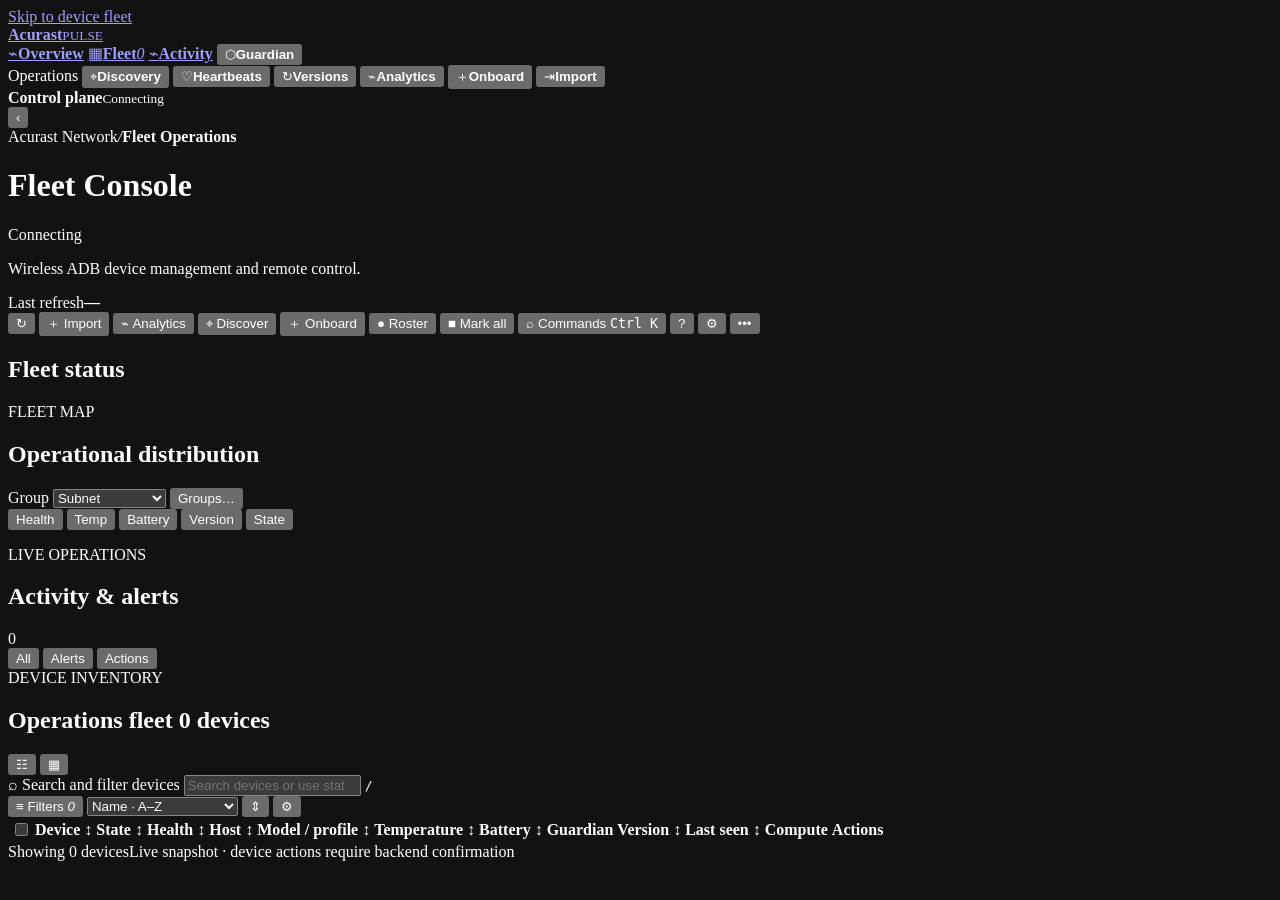
==== static/index.html @ 5b4b3191 "Load Simplified Chinese UI translation layer" ====
<!doctype html>
<html lang="en">
<head>
  <meta charset="utf-8">
  <meta name="viewport" content="width=device-width, initial-scale=1">
  <meta name="color-scheme" content="dark">
  <title>AcurastPulse · Fleet Console</title>
  <link rel="stylesheet" href="/fleet-console.css">
</head>
<body>
  <a class="skip-link" href="#device-region">Skip to device fleet</a>

  <div class="app-shell">
    <aside class="sidebar" aria-label="Application navigation">
      <a class="brand" href="#top" aria-label="AcurastPulse home">
        <span class="brand-mark" aria-hidden="true"><i></i><i></i><i></i></span>
        <span class="brand-copy"><strong>Acurast</strong><small>PULSE</small></span>
      </a>

      <nav class="primary-nav">
        <a href="#overview" aria-label="Overview"><span aria-hidden="true">⌁</span><b>Overview</b></a>
        <a class="active" href="#device-region" aria-current="page" aria-label="Fleet"><span aria-hidden="true">▦</span><b>Fleet</b><em id="navFleetCount">0</em></a>
        <a href="#activity" aria-label="Activity"><span aria-hidden="true">⌁</span><b>Activity</b></a>
        <button type="button" data-open-panel="guardian" aria-label="Guardian"><span aria-hidden="true">⬡</span><b>Guardian</b></button>
      </nav>

      <div class="sidebar-section">
        <span>Operations</span>
        <button type="button" data-action="discover" aria-label="Discovery"><span aria-hidden="true">⌖</span><b>Discovery</b></button>
        <button type="button" data-action="scan-heartbeats" aria-label="Scan heartbeats"><span aria-hidden="true">&#9825;</span><b>Heartbeats</b></button>
        <button type="button" data-action="scan-versions" aria-label="Versions"><span aria-hidden="true">↻</span><b>Versions</b></button>
        <button type="button" data-action="open-analytics" aria-label="Analytics"><span aria-hidden="true">⌁</span><b>Analytics</b></button>
        <button type="button" data-action="open-onboard" aria-label="Onboard"><span aria-hidden="true">＋</span><b>Onboard</b></button>
        <button type="button" data-open-dialog="importDlg" aria-label="Import"><span aria-hidden="true">⇥</span><b>Import</b></button>
      </div>

      <div class="sidebar-foot">
        <div class="sidebar-health"><span class="live-dot"></span><div><b>Control plane</b><small id="sideConnection">Connecting</small></div></div>
        <button class="sidebar-collapse" type="button" data-action="toggle-sidebar" aria-label="Collapse sidebar">‹</button>
      </div>
    </aside>

    <main id="top" class="workspace">
      <header class="fleet-header">
        <div class="header-copy">
          <div class="breadcrumbs"><span>Acurast Network</span><i>/</i><strong>Fleet Operations</strong></div>
          <div class="title-line"><h1>Fleet Console</h1><span id="connectionPill" class="connection-pill"><i></i>Connecting</span></div>
          <p>Wireless ADB device management and remote control.</p>
        </div>
        <div class="header-actions">
          <div class="refresh-meta"><span>Last refresh</span><strong id="lastRefresh">—</strong></div>
          <button class="icon-button" type="button" data-action="refresh" aria-label="Refresh fleet" title="Refresh fleet">↻</button>
          <button class="button" type="button" data-open-dialog="importDlg"><span aria-hidden="true">＋</span> Import</button>
          <button class="button" type="button" data-action="open-analytics"><span aria-hidden="true">⌁</span> Analytics</button>
          <button class="button primary" type="button" data-action="discover"><span aria-hidden="true">⌖</span> Discover</button>
          <button class="button primary mobile-only" type="button" data-action="open-onboard"><span aria-hidden="true">＋</span> Onboard</button>
          <button class="button" type="button" data-action="open-roster"><span aria-hidden="true">●</span> Roster</button>
          <button class="button" type="button" data-action="mark-quiet-online" title="Green screen on every reachable phone for 15 min, silent. Whatever stays dark is not on the console."><span aria-hidden="true">■</span> Mark all</button>
          <button class="button command-button" type="button" data-action="open-palette" aria-label="Open command palette" title="Search devices and run fleet commands"><span aria-hidden="true">⌕</span> Commands <kbd id="paletteHint">Ctrl K</kbd></button>
          <button class="icon-button" type="button" data-action="open-shortcuts" aria-label="Keyboard shortcuts" title="Keyboard shortcuts">?</button>
          <button class="icon-button" type="button" data-action="open-options" aria-label="Console options" title="Console options — what to show, refresh rate, density">⚙</button>
          <button class="icon-button" type="button" data-action="toggle-settings" aria-label="Fleet settings" title="Fleet settings">•••</button>
          <div class="settings-popover" id="settingsPopover" hidden>
            <label for="token">Fleet access token</label>
            <input id="token" type="password" autocomplete="off" placeholder="Required for actions">
            <label class="toggle-row"><input id="autoRefresh" type="checkbox" checked> <span>Auto-refresh every 4 seconds</span></label>
            <label class="toggle-row"><input id="reduceMotion" type="checkbox"> <span>Reduce interface motion</span></label>
          </div>
        </div>
      </header>

      <div id="connectionBanner" class="connection-banner" role="alert" hidden>
        <span>Connection to the fleet control plane was lost.</span>
        <button type="button" data-action="refresh">Retry now</button>
      </div>

      <section id="overview" class="section kpi-section" aria-labelledby="kpiHeading">
        <div class="section-heading visually-hidden"><h2 id="kpiHeading">Fleet status</h2></div>
        <div id="kpiGrid" class="kpi-grid" aria-live="polite"></div>
        <div id="kpiNominal" class="kpi-nominal" hidden></div>
      </section>

      <section id="updatePanel" class="section panel update-panel" aria-labelledby="updateHeading" hidden>
        <div class="update-identity"><span class="update-glyph">⇧</span><div><span class="eyebrow">LITE OTA</span><h2 id="updateHeading">Processor update</h2><p id="updateReleaseMeta">Checking release state…</p></div></div>
        <div id="updateStats" class="update-stats"></div>
        <div class="update-actions"><button class="button" type="button" data-action="update-check">Check now</button><button class="button primary" type="button" data-action="update-selected">Update selected</button><button class="button primary" type="button" data-action="update-outdated">Update all outdated</button></div>
      </section>

      <section class="section overview-layout" aria-label="Fleet overview">
        <article class="panel overview-panel">
          <div class="panel-header">
            <div><span class="eyebrow">FLEET MAP</span><h2>Operational distribution</h2></div>
            <label class="map-groupby">Group
              <select id="mapGroupBy" title="How cells are arranged. Position is stable within a group, so a device keeps its place between refreshes.">
                <option value="subnet">Subnet</option>
                <option value="model">Phone model</option>
                <option value="alias">Alias</option>
                <option value="custom">Custom groups</option>
                <option value="none">None</option>
              </select>
            </label>
            <button class="button map-groups-btn" type="button" data-action="open-map-groups" title="Assign selected devices to a named group">Groups…</button>
            <div class="segmented" id="heatmapModes" role="tablist" aria-label="Heatmap metric">
              <button class="active" type="button" role="tab" aria-selected="true" aria-controls="heatmap" tabindex="0" data-heatmap-mode="health">Health</button>
              <button type="button" role="tab" aria-selected="false" aria-controls="heatmap" tabindex="-1" data-heatmap-mode="temperature">Temp</button>
              <button type="button" role="tab" aria-selected="false" aria-controls="heatmap" tabindex="-1" data-heatmap-mode="battery">Battery</button>
              <button type="button" role="tab" aria-selected="false" aria-controls="heatmap" tabindex="-1" data-heatmap-mode="version">Version</button>
              <button type="button" role="tab" aria-selected="false" aria-controls="heatmap" tabindex="-1" data-heatmap-mode="state">State</button>
            </div>
          </div>
          <div class="overview-stats" id="overviewStats"></div>
          <div id="heatmap" class="heatmap" role="list" aria-label="Fleet device heatmap"></div>
          <div id="heatmapLegend" class="heatmap-legend"></div>
          <p id="heatmapNote" class="panel-note"></p>
        </article>

        <aside id="activity" class="panel activity-panel" aria-labelledby="activityHeading">
          <div class="panel-header">
            <div><span class="eyebrow">LIVE OPERATIONS</span><h2 id="activityHeading">Activity & alerts</h2></div>
            <span id="activityCount" class="count-badge">0</span>
          </div>
          <div class="activity-tabs" role="tablist" aria-label="Activity filter">
            <button class="active" type="button" data-activity-filter="all" role="tab" aria-selected="true" aria-controls="activityFeed" tabindex="0">All</button>
            <button type="button" data-activity-filter="alert" role="tab" aria-selected="false" aria-controls="activityFeed" tabindex="-1">Alerts</button>
            <button type="button" data-activity-filter="action" role="tab" aria-selected="false" aria-controls="activityFeed" tabindex="-1">Actions</button>
          </div>
          <div id="activityFeed" class="activity-feed" role="tabpanel" aria-live="polite"></div>
        </aside>
      </section>

      <section id="guardianPanel" class="section panel guardian-panel" aria-labelledby="guardianHeading" hidden>
        <div class="panel-header guardian-title">
          <div><span class="eyebrow">GUARDIAN WORKFLOW</span><h2 id="guardianHeading">Release and installation management</h2></div>
          <button class="icon-button" type="button" data-close-panel="guardian" aria-label="Close Guardian panel">×</button>
        </div>
        <div class="workflow-grid four-steps">
          <div class="workflow-step"><span class="step-number">01</span><div><h3>Select release</h3><p>Choose a signed Guardian build from the configured repository.</p><select id="guardianRelease"><option value="latest">latest (newest)</option></select><button class="button" type="button" data-action="guardian-releases">Refresh releases</button><a class="button" id="apkDownload" href="/guardian.apk" download title="Download the signed, SHA-256 + cert-verified APK for the selected release — for hand-testing on phones outside this console">⬇ Download APK</a></div></div>
          <div class="workflow-step"><span class="step-number">02</span><div><h3>Scan fleet</h3><p>Read installed Guardian versions from every online device.</p><button class="button" type="button" data-action="guardian-scan">Scan Guardian</button></div></div>
          <div class="workflow-step"><span class="step-number">03</span><div><h3>Deploy safely</h3><p>Install the verified APK in backend-controlled waves.</p><div class="button-row"><button class="button primary" type="button" data-action="guardian-install-selected">Install selected</button><button class="button" type="button" data-action="guardian-install-online">Install all online</button></div></div></div>
          <div class="workflow-step"><span class="step-number">04</span><div><h3>Grant and arm</h3><p>Apply permissions, WD recovery, and fleet-mode protection.</p><div class="button-row"><button class="button primary" type="button" data-action="provision-selected">Provision selected</button><button class="button" type="button" data-action="provision-online">Provision all online</button></div></div></div>
        </div>
        <div id="guardianProgress" class="job-progress"></div>
        <div class="guardian-utilities"><div><span class="eyebrow">FLEET UTILITIES</span><p>Onboard phones, manage reversible debloat, inspect readiness drift, or enable the legacy Keep-Lite fallback.</p></div><div class="button-row"><button class="button" type="button" data-action="open-onboard">＋ Onboard phone</button><button class="button" type="button" data-action="open-debloat">⌁ Debloat</button><button class="button" type="button" data-action="show-readiness">Readiness details</button><button id="keepLiteButton" class="button" type="button" aria-pressed="false" data-action="toggle-keep-lite">Keep Lite · off</button><button id="screensaverButton" class="button" type="button" data-action="toggle-screensaver" title="Black screen with a bouncing green dot while Lite is foreground. Locate still works on top.">Screensaver · off</button><button class="button" type="button" data-action="mark-quiet-online">■ Mark all (quiet)</button><button class="button" type="button" data-action="mark-quiet-stop">□ Clear marks</button><button class="button" type="button" data-action="reset-fg-fleet">↺ Reset FG losses</button></div></div>
      </section>

      <section id="device-region" class="section devices-section" aria-labelledby="devicesHeading">
        <div class="devices-title-row">
          <div><span class="eyebrow">DEVICE INVENTORY</span><h2 id="devicesHeading">Operations fleet <span id="visibleCount">0 devices</span></h2></div>
          <div class="view-switcher" role="group" aria-label="Device view">
            <button type="button" class="active" data-view="table" aria-pressed="true" aria-label="Table view" title="Table view">☷</button>
            <button type="button" data-view="grid" aria-pressed="false" aria-label="Compact card view" title="Compact card view">▦</button>
          </div>
        </div>

        <div class="device-toolbar">
          <div class="search-wrap">
            <span aria-hidden="true">⌕</span>
            <label class="visually-hidden" for="fleetSearch">Search and filter devices</label>
            <input id="fleetSearch" type="search" placeholder="Search devices or use status:offline, temp:>45, battery:<30…" autocomplete="off">
            <kbd>/</kbd>
          </div>
          <button class="button filter-button" type="button" data-action="toggle-filter-builder"><span aria-hidden="true">≡</span> Filters <em id="filterCount">0</em></button>
          <select id="sortSelect" class="sort-select" aria-label="Sort devices">
            <option value="identity:asc">Name · A–Z</option>
            <option value="health:asc">Health · lowest</option>
            <option value="status:asc">Status</option>
            <option value="temp:desc">Temperature · highest</option>
            <option value="battery:asc">Battery · lowest</option>
            <option value="lastSeen:desc">Last seen · newest</option>
          </select>
          <button class="icon-button" type="button" data-action="toggle-density" aria-pressed="false" aria-label="Toggle row density" title="Compact rows">⇕</button>
          <button class="icon-button" type="button" data-action="columns" aria-label="Column visibility" title="Column visibility">⚙</button>
        </div>

        <div id="filterBuilder" class="filter-builder" hidden>
          <span>Quick filters</span>
          <button type="button" data-query="status:online">Online</button>
          <button type="button" data-query="status:offline">Offline</button>
          <button type="button" data-query="outdated:true">Outdated</button>
          <button type="button" data-query="temp:>42">Hot devices</button>
          <button type="button" data-query="battery:<30">Low battery</button>
          <button type="button" data-query="armed:false">Not armed</button>
          <button type="button" data-query="idle:true">Idle hub</button>
          <button type="button" data-query="anr:&gt;0">ANRs</button>
          <button type="button" data-query="protection:false">Not armed</button>
          <span class="filter-divider" aria-hidden="true"></span>
          <span>Saved</span>
          <span id="savedPresets" class="saved-presets"></span>
          <button type="button" class="preset-save" data-action="save-preset" title="Save the current search as a reusable filter">＋ Save current</button>
        </div>
        <div id="filterChips" class="filter-chips" aria-live="polite"></div>

        <div id="tableView" class="table-shell">
          <table class="device-table">
            <thead><tr>
              <th class="select-col"><input id="selectVisible" type="checkbox" aria-label="Select visible devices"></th>
              <th class="identity-col" data-sort="identity" title="Device alias and IP. Click a row to open its full detail drawer.">Device <span>↕</span></th>
              <th data-sort="status" title="ADB transport state as this console sees it -- online means reachable, not necessarily earning.">State <span>↕</span></th>
              <th data-sort="health" title="Composite 0-100 score from state, temperature, battery, arming and version. Hover a score for the breakdown.">Health <span>↕</span></th>
              <th data-sort="ip" title="The phone's IP on the farm LAN.">Host <span>↕</span></th>
              <th data-sort="model" title="Model name and whether the Processor runs in an Android work profile.">Model / profile <span>↕</span></th>
              <th data-sort="temp" title="Reported CPU/battery temperature. Sustained highs throttle compute.">Temperature <span>↕</span></th>
              <th data-sort="battery" title="Charge level. These phones sit on AC, so anything low while charging is a hardware issue.">Battery <span>↕</span></th>
              <th title="Guardian's reported state and whether it is armed.">Guardian</th>
              <th data-sort="version" title="Installed Processor (Lite) build, with when that version was last scanned.">Version <span>↕</span></th>
              <th data-sort="lastSeen" title="When this console last had contact with the device.">Last seen <span>↕</span></th>
              <th title="Whether the node is computing, plus exception badges: idle hub, ANRs, foreground state and Pulse health.">Compute</th>
              <th class="actions-col">Actions</th>
            </tr></thead>
            <tbody id="deviceTableBody"></tbody>
          </table>
        </div>
        <div id="cardView" class="device-card-grid" hidden></div>
        <div id="emptyState" class="empty-state" hidden></div>
        <div class="list-footer"><span id="listSummary">Showing 0 devices</span><span>Live snapshot · device actions require backend confirmation</span></div>
      </section>
    </main>
  </div>

  <div id="bulkDock" class="bulk-dock" hidden>
    <div class="bulk-count"><strong id="selectedCount">0</strong><span>selected</span></div>
    <div class="bulk-divider"></div>
    <button type="button" data-bulk-action="wake"><span>◉</span>Wake<small></small></button>
    <button type="button" data-bulk-action="screenshot"><span>▣</span>Screenshot<small></small></button>
    <button type="button" data-bulk-action="logcat"><span>≡</span>Logcat<small></small></button>
    <button type="button" data-bulk-action="open_acurast"><span>↗</span>Open<small></small></button>
    <button type="button" data-bulk-action="shell"><span>&gt;_</span>Shell<small></small></button>
    <button type="button" data-bulk-action="provision"><span>⬡</span>Provision<small></small></button>
    <button type="button" data-bulk-action="update"><span>⇧</span>Update<small></small></button>
    <button class="destructive" type="button" data-bulk-action="reboot"><span>↻</span>Reboot<small></small></button>
    <button class="clear-selection" type="button" data-action="clear-selection">Clear</button>
  </div>

  <div id="drawerScrim" class="drawer-scrim" hidden></div>
  <aside id="deviceDrawer" class="device-drawer" aria-labelledby="drawerTitle" aria-hidden="true">
    <div id="drawerContent"></div>
  </aside>

  <div id="toastRegion" class="toast-region" aria-live="polite" aria-atomic="true"></div>

  <dialog id="confirmDlg" class="confirm-dialog">
    <form method="dialog">
      <div class="dialog-icon" id="confirmIcon">!</div>
      <h2 id="confirmTitle">Confirm action</h2>
      <p id="confirmBody"></p>
      <div id="confirmPhraseWrap" hidden><label for="confirmPhrase">Type <strong id="confirmPhraseLabel"></strong> to confirm</label><input id="confirmPhrase" type="text" autocomplete="off"></div>
      <div class="dialog-actions"><button class="button" value="cancel">Cancel</button><button id="confirmGo" class="button danger" value="default">Confirm</button></div>
    </form>
  </dialog>

  <dialog id="importDlg" class="wide-dialog">
    <form method="dialog" id="importForm">
      <div class="dialog-heading"><div><span class="eyebrow">FLEET ONBOARDING</span><h2>Import devices</h2></div><button class="icon-button" value="cancel" aria-label="Close">×</button></div>
      <p>Paste one device per line as <code>label,ip</code>, <code>label,ip:port</code>, or a bare IP. Missing ports default to <code>:5555</code>.</p>
      <textarea id="importCsv" rows="9" placeholder="phone-01,192.168.1.101&#10;phone-02,192.168.1.102:5555"></textarea>
      <label class="toggle-row"><input id="importReplace" type="checkbox"> <span>Replace the existing configured list</span></label>
      <div class="dialog-actions"><button class="button" value="cancel">Cancel</button><button class="button primary" id="importSubmit" value="default">Import devices</button></div>
    </form>
  </dialog>

  <dialog id="shellDlg" class="wide-dialog">
    <form method="dialog" id="shellForm">
      <div class="dialog-heading"><div><span class="eyebrow">REMOTE COMMAND</span><h2>Run shell command</h2></div><button class="icon-button" value="cancel" aria-label="Close">×</button></div>
      <p>Runs through ADB shell on eligible selected devices. Do not automate the attested processor UI.</p>
      <label for="shellCommand">Command</label><input id="shellCommand" type="text" placeholder="dumpsys battery | grep level" autocomplete="off">
      <div class="dialog-actions"><button class="button" value="cancel">Cancel</button><button class="button primary" id="shellSubmit" value="default">Run command</button></div>
    </form>
  </dialog>

  <dialog id="resultsDlg" class="results-dialog">
    <form method="dialog">
      <div class="dialog-heading"><div><span class="eyebrow">ACTION RESULTS</span><h2 id="resultsTitle">Results</h2></div><button class="icon-button" value="cancel" aria-label="Close">×</button></div>
      <div id="resultsBody" class="results-body"></div>
    </form>
  </dialog>

  <dialog id="screenDlg" class="screen-dialog">
    <form method="dialog">
      <div class="dialog-heading"><div><span class="eyebrow">REMOTE SCREEN</span><h2 id="screenTitle">Screenshot</h2></div><div class="button-row"><button id="screenRefresh" class="button" type="button">Refresh</button><button class="icon-button" value="cancel" aria-label="Close">×</button></div></div>
      <div id="screenBody" class="screen-body"><div class="loading-orbit"></div></div>
    </form>
  </dialog>

  <dialog id="wallDlg" class="wall-dialog">
    <form method="dialog">
      <div class="dialog-heading"><div><span class="eyebrow">FLEET CAPTURE</span><h2 id="wallTitle">Screenshot wall</h2></div><button class="icon-button" value="cancel" aria-label="Close">×</button></div>
      <div id="wallBody" class="screenshot-wall"></div>
    </form>
  </dialog>

  <dialog id="rosterDlg" class="wide-dialog operation-dialog">
    <form method="dialog">
      <div class="dialog-heading"><div><span class="eyebrow">FLEET ROSTER</span><h2>Every phone we have ever seen</h2></div><button class="icon-button" value="cancel" aria-label="Close">×</button></div>
      <p id="rosterSummary">Loading…</p>
      <div id="rosterList" class="pairing-list"></div>
      <div class="dialog-actions"><button class="button" value="cancel">Close</button></div>
    </form>
  </dialog>

  <dialog id="onboardDlg" class="wide-dialog operation-dialog">
    <form method="dialog" id="onboardForm">
      <div class="dialog-heading"><div><span class="eyebrow">WIRELESS ADB ONBOARDING</span><h2>Onboard a new phone</h2></div><button class="icon-button" value="cancel" aria-label="Close">×</button></div>
      <p>On the phone, open <strong>Developer options → Wireless debugging → Pair device with pairing code</strong>. Select the matching host or enter it manually.</p>
      <div class="dialog-toolbar"><span>Phones waiting to pair</span><button class="button" type="button" data-action="pairing-refresh">Refresh scan</button></div>
      <div id="pairingList" class="pairing-list"><div class="drawer-empty">Scanning for pairing-mode phones…</div></div>
      <div class="form-grid"><label>Pairing host<input id="pairingHost" type="text" placeholder="192.168.1.41:37123" autocomplete="off"></label><label>Six-digit code<input id="pairingCode" type="text" inputmode="numeric" pattern="[0-9]{6}" maxlength="6" placeholder="123456" autocomplete="one-time-code"></label></div>
      <label class="toggle-row"><input id="onboardFull" type="checkbox" checked> <span>Pause Guardian, then install and provision automatically after pairing</span></label>
      <pre id="onboardLog" class="operation-log" hidden></pre>
      <div class="dialog-actions"><button class="button" value="cancel">Cancel</button><button id="onboardSubmit" class="button primary" value="default">Pair and onboard</button></div>
    </form>
  </dialog>

  <dialog id="debloatDlg" class="debloat-dialog operation-dialog">
    <form method="dialog">
      <div class="dialog-heading"><div><span class="eyebrow">REVERSIBLE · USER 0 ONLY</span><h2>Fleet debloat</h2></div><button class="icon-button" value="cancel" aria-label="Close">×</button></div>
      <p>Disables OEM bloat without root. The work profile is never touched, and the backend guard refuses protected packages that could break ADB, attestation, or earning.</p>
      <div class="debloat-controls"><label>Method<select id="debloatMethod"><option value="disable">disable-user</option><option value="uninstall">uninstall -k</option></select></label><label>Target<select id="debloatTarget"><option value="online">All reporting online</option><option value="selected">Selected devices</option></select></label><label class="opt-inline">View
        <select id="debloatView" title="Safe to wave = flagged as a good candidate AND present on every phone in the variant. Anything less is firmware-specific and must be curated per build.">
          <option value="safe">Safe to wave (recommended)</option>
          <option value="candidates">All candidates</option>
          <option value="all">Everything, including protected</option>
        </select>
      </label><button class="button" type="button" data-action="debloat-refresh">Refresh report</button><button class="button" type="button" data-action="debloat-select-all" title="Tick every package currently shown, across all variants">Select all shown</button><button class="button" type="button" data-action="debloat-select-none" title="Clear the package selection">Clear</button><strong id="debloatSelectedCount">0 selected</strong></div>
      <div id="debloatStatus" class="operation-status">Inventory has not been loaded.</div>
      <div id="debloatReport" class="debloat-report"></div>
      <div id="debloatProgress" class="operation-status"></div>
      <div class="dialog-actions"><button class="button" type="button" data-action="debloat-restore">Restore recorded</button><button class="button" type="button" data-action="debloat-preview">Preview guard</button><button class="button danger" type="button" data-action="debloat-apply">Apply selected</button></div>
    </form>
  </dialog>

  <dialog id="analyticsDlg" class="analytics-dialog operation-dialog">
    <form method="dialog">
      <div class="dialog-heading"><div><span class="eyebrow">THERMAL OBSERVABILITY</span><h2 id="analyticsTitle">Fleet analytics</h2></div><button class="icon-button" value="cancel" aria-label="Close">×</button></div>
      <div class="analytics-ranges" role="tablist" aria-label="Analytics range"><button class="active" type="button" role="tab" aria-selected="true" aria-controls="analyticsBody" tabindex="0" data-analytics-hours="6">6h</button><button type="button" role="tab" aria-selected="false" aria-controls="analyticsBody" tabindex="-1" data-analytics-hours="24">24h</button><button type="button" role="tab" aria-selected="false" aria-controls="analyticsBody" tabindex="-1" data-analytics-hours="72">3d</button><button type="button" role="tab" aria-selected="false" aria-controls="analyticsBody" tabindex="-1" data-analytics-hours="168">7d</button></div>
      <div id="analyticsBody" class="analytics-body" role="tabpanel"><div class="loading-orbit"></div></div>
    </form>
  </dialog>

  <dialog id="readinessDlg" class="wide-dialog operation-dialog">
    <form method="dialog"><div class="dialog-heading"><div><span class="eyebrow">GUARDIAN READINESS</span><h2>Grant drift details</h2></div><button class="icon-button" value="cancel" aria-label="Close">×</button></div><div id="readinessBody"></div><div class="dialog-actions"><button class="button primary" value="cancel">Done</button></div></form>
  </dialog>

  <dialog id="renameDlg" class="wide-dialog operation-dialog">
    <form method="dialog" id="renameForm"><div class="dialog-heading"><div><span class="eyebrow">DEVICE IDENTITY</span><h2>Rename device</h2></div><button class="icon-button" value="cancel" aria-label="Close">×</button></div><input id="renameSerial" type="hidden"><label for="renameAlias">Fleet alias</label><input id="renameAlias" type="text" placeholder="Blank restores the backend label"><div class="dialog-actions"><button class="button" value="cancel">Cancel</button><button class="button primary" value="default">Save alias</button></div></form>
  </dialog>

  <dialog id="paletteDlg" class="palette-dialog" aria-label="Command palette">
    <div class="palette-head">
      <span class="palette-glyph" aria-hidden="true">⌕</span>
      <input id="paletteInput" type="text" role="combobox" aria-expanded="true" aria-controls="paletteList" aria-autocomplete="list" placeholder="Search devices and commands…" autocomplete="off" spellcheck="false">
      <kbd>esc</kbd>
    </div>
    <div id="paletteList" class="palette-list" role="listbox" aria-label="Command results"></div>
    <div class="palette-foot"><span><kbd>↑</kbd><kbd>↓</kbd> navigate</span><span><kbd>⏎</kbd> run</span><span id="paletteCount"></span></div>
  </dialog>

  <dialog id="shortcutsDlg" class="wide-dialog operation-dialog">
    <form method="dialog">
      <div class="dialog-heading"><div><span class="eyebrow">KEYBOARD</span><h2>Shortcuts</h2></div><button class="icon-button" value="cancel" aria-label="Close">×</button></div>
      <dl class="shortcut-list">
        <div><dt><kbd>⌘</kbd><kbd>K</kbd> <span>/</span> <kbd>Ctrl</kbd><kbd>K</kbd></dt><dd>Open the command palette — jump to any device or run a fleet command</dd></div>
        <div><dt><kbd>/</kbd></dt><dd>Focus the fleet search box</dd></div>
        <div><dt><kbd>?</kbd></dt><dd>Open this shortcuts panel</dd></div>
        <div><dt><kbd>↑</kbd><kbd>↓</kbd></dt><dd>Move through palette results</dd></div>
        <div><dt><kbd>←</kbd><kbd>→</kbd></dt><dd>Move between tabs in a segmented control</dd></div>
        <div><dt><kbd>⏎</kbd> <span>/</span> <kbd>Space</kbd></dt><dd>Open details for the focused device row</dd></div>
        <div><dt><kbd>Esc</kbd></dt><dd>Close the drawer, palette, or any open dialog</dd></div>
      </dl>
      <p class="panel-note">Destructive actions always route through their confirmation step, including from the palette.</p>
      <div class="dialog-actions"><button class="button primary" value="cancel">Done</button></div>
    </form>
  </dialog>

  <dialog id="optionsDlg" class="wide-dialog operation-dialog">
    <form method="dialog">
      <div class="dialog-heading"><div><span class="eyebrow">CONSOLE OPTIONS</span><h2>What this console shows you</h2></div><button class="icon-button" value="cancel" aria-label="Close">×</button></div>

      <div class="opt-section">
        <h3>Status cards</h3>
        <p class="opt-note"><strong>Tip:</strong> you can also drag a card straight from the summary strip up into the hero row to pin it, drag one card onto another to reorder, or drag a hero card down to the strip to demote it. Your arrangement is saved. The checkboxes below do the same thing from the keyboard.</p>
        <p class="opt-note"><strong>Why does the hero row change on its own?</strong> With focus mode on, any card that turns red or amber is raised into the hero row automatically and drops back out when it clears — those are marked with a dashed edge. Cards <em>you</em> pinned or demoted never move. Turn focus mode off below for a layout that only ever changes when you change it.</p>
        <p class="opt-note">There are 17 status cards. Most read nominal most of the time, which buries the one or two that don't. Focus mode keeps exceptions full-size and folds the healthy ones into a single line — nothing is hidden, it just stops competing.</p>
        <label class="toggle-row"><input id="optFocusMode" type="checkbox"> <span><strong>Focus mode</strong> — automatically raise cards that need attention, and collapse the rest to a summary line. Re-evaluated on every refresh, so the hero row changes as the fleet changes.</span></label>
        <div class="opt-cards-head"><span>Or choose individually</span><button class="button" type="button" data-action="opt-cards-all">Show all</button><button class="button" type="button" data-action="opt-cards-none">Hide all</button></div>
        <div id="optCardList" class="opt-cards"></div>
      </div>

      <div class="opt-section">
        <h3>Refresh</h3>
        <label class="toggle-row"><input id="optAutoRefresh" type="checkbox" checked> <span>Auto-refresh</span></label>
        <label class="opt-inline">Every
          <select id="optRefreshMs">
            <option value="2000">2 seconds</option>
            <option value="4000">4 seconds (default)</option>
            <option value="10000">10 seconds</option>
            <option value="30000">30 seconds</option>
            <option value="60000">60 seconds</option>
          </select>
          <em class="opt-note-inline">Slower polling is gentler on the phones — each refresh is ADB work across the fleet.</em>
        </label>
      </div>

      <div class="opt-section">
        <h3>Layout</h3>
        <label class="toggle-row"><input id="optCompact" type="checkbox"> <span><strong>Compact rows</strong> — ~35% more devices per screen, drops the secondary line in each cell</span></label>
        <label class="toggle-row"><input id="optReduceMotion" type="checkbox"> <span><strong>Reduce motion</strong> — disable animated transitions</span></label>
        <label class="opt-inline">Default view
          <select id="optDefaultView"><option value="table">Table</option><option value="grid">Cards</option></select>
        </label>
      </div>

      <div class="opt-section">
        <h3>Server settings</h3>
        <p class="opt-note">Everything above is stored in <em>your browser</em> and only changes what you see. Server settings — which processor this console manages, Guardian OTA, Pulse health, secrets — live in <code>devices.json</code> on the console host and apply to everyone.</p>
        <button class="button" type="button" data-action="open-setup">Open server settings…</button>
      </div>

      <div class="dialog-actions"><button class="button" type="button" data-action="opt-reset">Reset to defaults</button><button class="button primary" value="cancel">Done</button></div>
    </form>
  </dialog>

  <dialog id="setupDlg" class="wide-dialog operation-dialog">
    <div class="dialog-heading"><div><span class="eyebrow">SERVER SETTINGS</span><h2>Console configuration</h2></div><button class="icon-button" type="button" data-action="setup-close" aria-label="Close">×</button></div>
    <p class="opt-note">These apply to everyone using this console, and take effect as soon as you save — no restart.</p>
    <div id="setupBody" class="setup-body"><div class="drawer-empty">Loading…</div></div>
    <div class="dialog-actions">
      <span id="setupMsg" class="setup-msg"></span>
      <button class="button" type="button" data-action="setup-close">Cancel</button>
      <button class="button primary" type="button" data-action="setup-save">Save changes</button>
    </div>
  </dialog>

  <dialog id="mapGroupsDlg" class="wide-dialog operation-dialog">
    <form method="dialog">
      <div class="dialog-heading"><div><span class="eyebrow">FLEET MAP</span><h2>Custom groups</h2></div><button class="icon-button" value="cancel" aria-label="Close">×</button></div>
      <p class="opt-note">Select devices in the table (or shift-click them on the map), then assign them to a named group. Groups are stored in this browser and drive the map's layout when "Custom groups" is the grouping mode.</p>
      <div class="opt-inline">
        <input id="mapGroupName" type="text" placeholder="Group name, e.g. rack-a" autocomplete="off">
        <button class="button primary" type="button" data-action="map-group-assign">Assign selected</button>
        <button class="button" type="button" data-action="map-group-clear-sel">Ungroup selected</button>
      </div>
      <div id="mapGroupList" class="opt-cards"></div>
      <div class="dialog-actions"><button class="button" type="button" data-action="map-groups-reset">Clear all groups</button><button class="button primary" value="cancel">Done</button></div>
    </form>
  </dialog>

  <script src="/fleet-utils.js"></script>
  <script src="/fleet-console.js"></script>
  <script src="/zh-cn.js"></script>
</body>
</html>
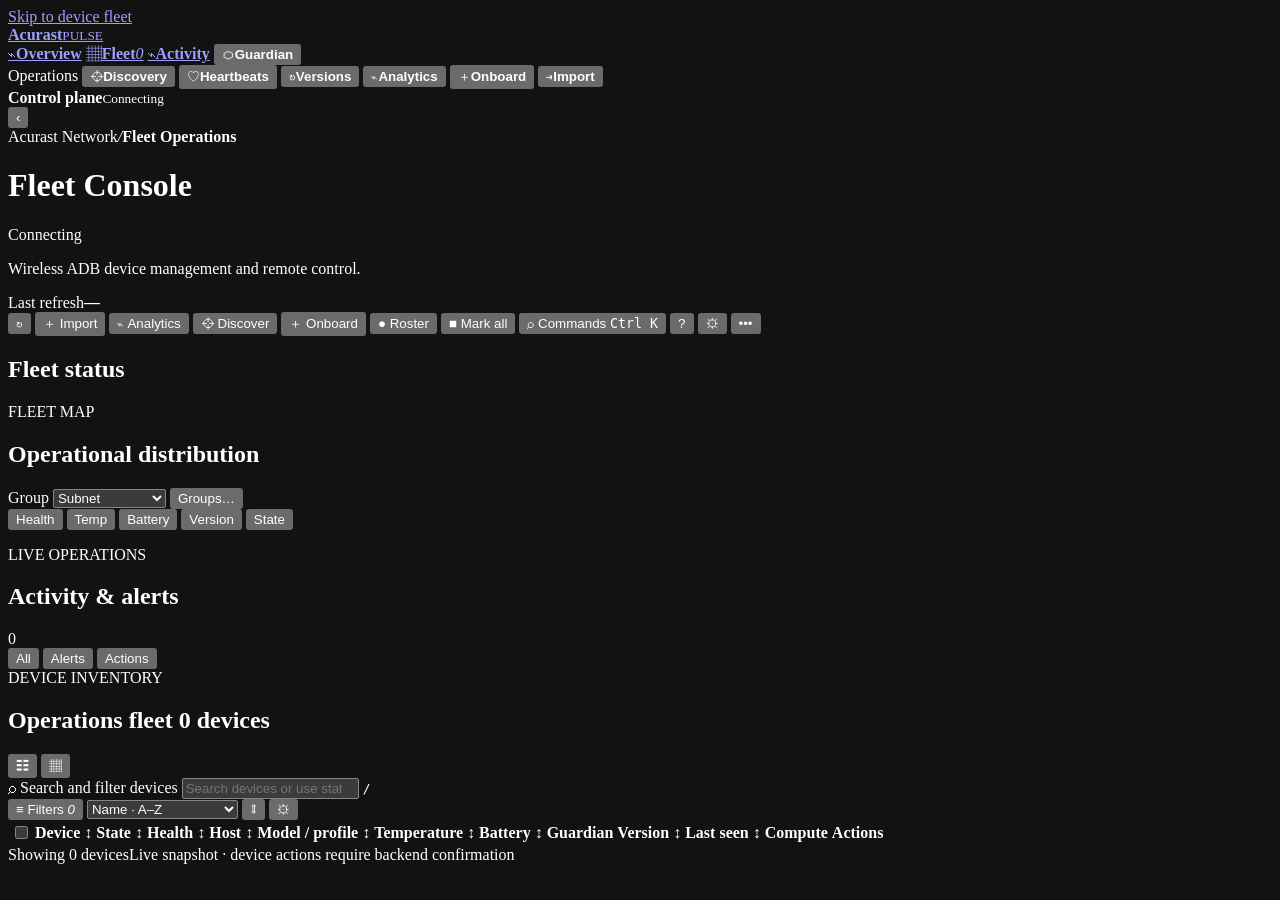
==== commit 8de9f271: "Set Chinese document language and page title" ====
--- a/static/index.html
+++ b/static/index.html
@@ -1,10 +1,10 @@
 <!doctype html>
-<html lang="en">
+<html lang="zh-CN">
 <head>
   <meta charset="utf-8">
   <meta name="viewport" content="width=device-width, initial-scale=1">
   <meta name="color-scheme" content="dark">
-  <title>AcurastPulse · Fleet Console</title>
+  <title>AcurastPulse · 设备集群控制台</title>
   <link rel="stylesheet" href="/fleet-console.css">
 </head>
 <body>
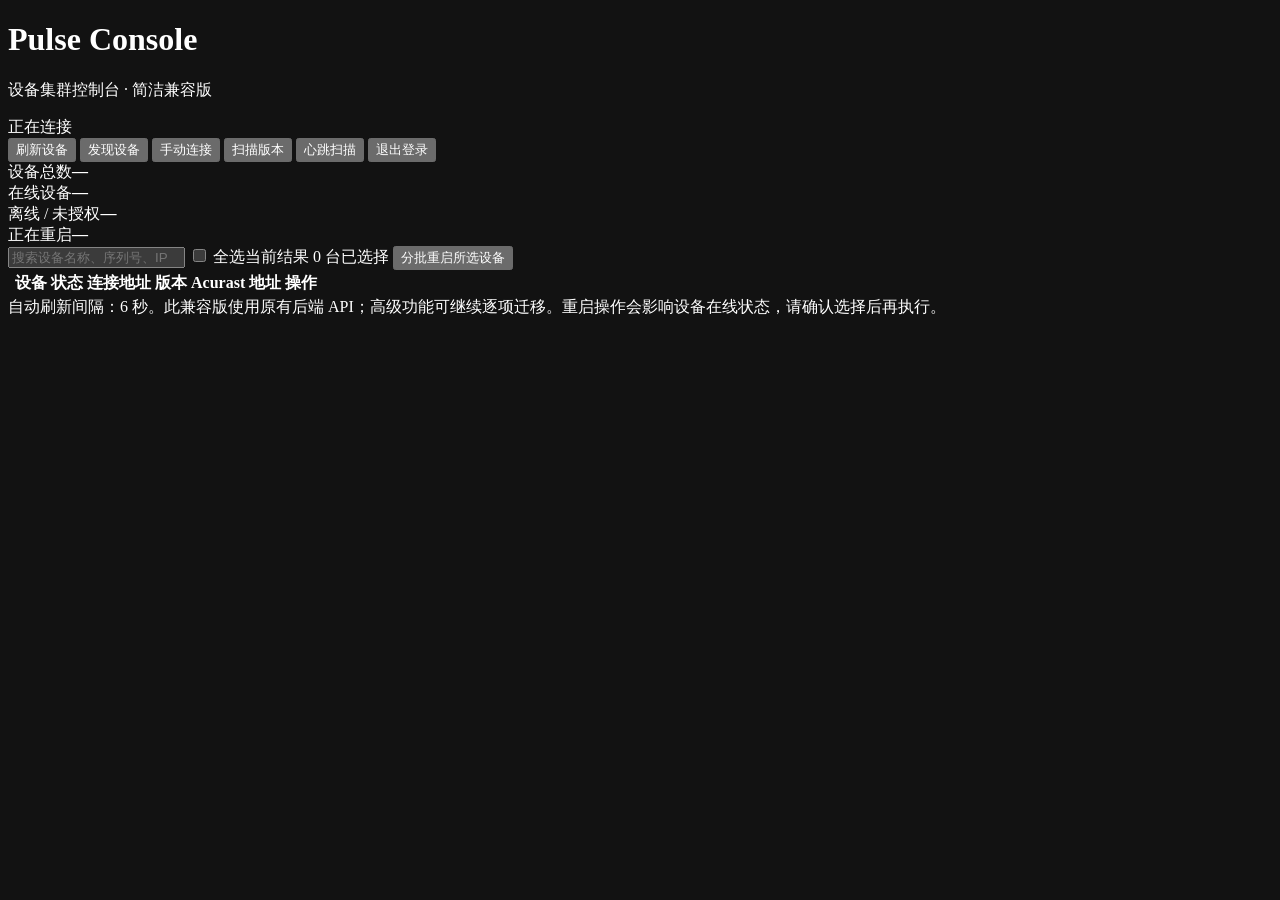
==== commit 88276086: "Replace complex frontend with lightweight Chinese fleet console" ====
--- a/static/index.html
+++ b/static/index.html
@@ -1,451 +1,57 @@
 <!doctype html>
 <html lang="zh-CN">
 <head>
-  <meta charset="utf-8">
-  <meta name="viewport" content="width=device-width, initial-scale=1">
-  <meta name="color-scheme" content="dark">
-  <title>AcurastPulse · 设备集群控制台</title>
-  <link rel="stylesheet" href="/fleet-console.css">
+<meta charset="utf-8">
+<meta name="viewport" content="width=device-width,initial-scale=1">
+<meta name="color-scheme" content="dark">
+<title>Pulse Console · 设备集群控制台</title>
+<link rel="stylesheet" href="/console-v2.css">
 </head>
 <body>
-  <a class="skip-link" href="#device-region">Skip to device fleet</a>
-
-  <div class="app-shell">
-    <aside class="sidebar" aria-label="Application navigation">
-      <a class="brand" href="#top" aria-label="AcurastPulse home">
-        <span class="brand-mark" aria-hidden="true"><i></i><i></i><i></i></span>
-        <span class="brand-copy"><strong>Acurast</strong><small>PULSE</small></span>
-      </a>
-
-      <nav class="primary-nav">
-        <a href="#overview" aria-label="Overview"><span aria-hidden="true">⌁</span><b>Overview</b></a>
-        <a class="active" href="#device-region" aria-current="page" aria-label="Fleet"><span aria-hidden="true">▦</span><b>Fleet</b><em id="navFleetCount">0</em></a>
-        <a href="#activity" aria-label="Activity"><span aria-hidden="true">⌁</span><b>Activity</b></a>
-        <button type="button" data-open-panel="guardian" aria-label="Guardian"><span aria-hidden="true">⬡</span><b>Guardian</b></button>
-      </nav>
-
-      <div class="sidebar-section">
-        <span>Operations</span>
-        <button type="button" data-action="discover" aria-label="Discovery"><span aria-hidden="true">⌖</span><b>Discovery</b></button>
-        <button type="button" data-action="scan-heartbeats" aria-label="Scan heartbeats"><span aria-hidden="true">&#9825;</span><b>Heartbeats</b></button>
-        <button type="button" data-action="scan-versions" aria-label="Versions"><span aria-hidden="true">↻</span><b>Versions</b></button>
-        <button type="button" data-action="open-analytics" aria-label="Analytics"><span aria-hidden="true">⌁</span><b>Analytics</b></button>
-        <button type="button" data-action="open-onboard" aria-label="Onboard"><span aria-hidden="true">＋</span><b>Onboard</b></button>
-        <button type="button" data-open-dialog="importDlg" aria-label="Import"><span aria-hidden="true">⇥</span><b>Import</b></button>
-      </div>
-
-      <div class="sidebar-foot">
-        <div class="sidebar-health"><span class="live-dot"></span><div><b>Control plane</b><small id="sideConnection">Connecting</small></div></div>
-        <button class="sidebar-collapse" type="button" data-action="toggle-sidebar" aria-label="Collapse sidebar">‹</button>
-      </div>
-    </aside>
-
-    <main id="top" class="workspace">
-      <header class="fleet-header">
-        <div class="header-copy">
-          <div class="breadcrumbs"><span>Acurast Network</span><i>/</i><strong>Fleet Operations</strong></div>
-          <div class="title-line"><h1>Fleet Console</h1><span id="connectionPill" class="connection-pill"><i></i>Connecting</span></div>
-          <p>Wireless ADB device management and remote control.</p>
-        </div>
-        <div class="header-actions">
-          <div class="refresh-meta"><span>Last refresh</span><strong id="lastRefresh">—</strong></div>
-          <button class="icon-button" type="button" data-action="refresh" aria-label="Refresh fleet" title="Refresh fleet">↻</button>
-          <button class="button" type="button" data-open-dialog="importDlg"><span aria-hidden="true">＋</span> Import</button>
-          <button class="button" type="button" data-action="open-analytics"><span aria-hidden="true">⌁</span> Analytics</button>
-          <button class="button primary" type="button" data-action="discover"><span aria-hidden="true">⌖</span> Discover</button>
-          <button class="button primary mobile-only" type="button" data-action="open-onboard"><span aria-hidden="true">＋</span> Onboard</button>
-          <button class="button" type="button" data-action="open-roster"><span aria-hidden="true">●</span> Roster</button>
-          <button class="button" type="button" data-action="mark-quiet-online" title="Green screen on every reachable phone for 15 min, silent. Whatever stays dark is not on the console."><span aria-hidden="true">■</span> Mark all</button>
-          <button class="button command-button" type="button" data-action="open-palette" aria-label="Open command palette" title="Search devices and run fleet commands"><span aria-hidden="true">⌕</span> Commands <kbd id="paletteHint">Ctrl K</kbd></button>
-          <button class="icon-button" type="button" data-action="open-shortcuts" aria-label="Keyboard shortcuts" title="Keyboard shortcuts">?</button>
-          <button class="icon-button" type="button" data-action="open-options" aria-label="Console options" title="Console options — what to show, refresh rate, density">⚙</button>
-          <button class="icon-button" type="button" data-action="toggle-settings" aria-label="Fleet settings" title="Fleet settings">•••</button>
-          <div class="settings-popover" id="settingsPopover" hidden>
-            <label for="token">Fleet access token</label>
-            <input id="token" type="password" autocomplete="off" placeholder="Required for actions">
-            <label class="toggle-row"><input id="autoRefresh" type="checkbox" checked> <span>Auto-refresh every 4 seconds</span></label>
-            <label class="toggle-row"><input id="reduceMotion" type="checkbox"> <span>Reduce interface motion</span></label>
-          </div>
-        </div>
-      </header>
-
-      <div id="connectionBanner" class="connection-banner" role="alert" hidden>
-        <span>Connection to the fleet control plane was lost.</span>
-        <button type="button" data-action="refresh">Retry now</button>
-      </div>
-
-      <section id="overview" class="section kpi-section" aria-labelledby="kpiHeading">
-        <div class="section-heading visually-hidden"><h2 id="kpiHeading">Fleet status</h2></div>
-        <div id="kpiGrid" class="kpi-grid" aria-live="polite"></div>
-        <div id="kpiNominal" class="kpi-nominal" hidden></div>
-      </section>
-
-      <section id="updatePanel" class="section panel update-panel" aria-labelledby="updateHeading" hidden>
-        <div class="update-identity"><span class="update-glyph">⇧</span><div><span class="eyebrow">LITE OTA</span><h2 id="updateHeading">Processor update</h2><p id="updateReleaseMeta">Checking release state…</p></div></div>
-        <div id="updateStats" class="update-stats"></div>
-        <div class="update-actions"><button class="button" type="button" data-action="update-check">Check now</button><button class="button primary" type="button" data-action="update-selected">Update selected</button><button class="button primary" type="button" data-action="update-outdated">Update all outdated</button></div>
-      </section>
-
-      <section class="section overview-layout" aria-label="Fleet overview">
-        <article class="panel overview-panel">
-          <div class="panel-header">
-            <div><span class="eyebrow">FLEET MAP</span><h2>Operational distribution</h2></div>
-            <label class="map-groupby">Group
-              <select id="mapGroupBy" title="How cells are arranged. Position is stable within a group, so a device keeps its place between refreshes.">
-                <option value="subnet">Subnet</option>
-                <option value="model">Phone model</option>
-                <option value="alias">Alias</option>
-                <option value="custom">Custom groups</option>
-                <option value="none">None</option>
-              </select>
-            </label>
-            <button class="button map-groups-btn" type="button" data-action="open-map-groups" title="Assign selected devices to a named group">Groups…</button>
-            <div class="segmented" id="heatmapModes" role="tablist" aria-label="Heatmap metric">
-              <button class="active" type="button" role="tab" aria-selected="true" aria-controls="heatmap" tabindex="0" data-heatmap-mode="health">Health</button>
-              <button type="button" role="tab" aria-selected="false" aria-controls="heatmap" tabindex="-1" data-heatmap-mode="temperature">Temp</button>
-              <button type="button" role="tab" aria-selected="false" aria-controls="heatmap" tabindex="-1" data-heatmap-mode="battery">Battery</button>
-              <button type="button" role="tab" aria-selected="false" aria-controls="heatmap" tabindex="-1" data-heatmap-mode="version">Version</button>
-              <button type="button" role="tab" aria-selected="false" aria-controls="heatmap" tabindex="-1" data-heatmap-mode="state">State</button>
-            </div>
-          </div>
-          <div class="overview-stats" id="overviewStats"></div>
-          <div id="heatmap" class="heatmap" role="list" aria-label="Fleet device heatmap"></div>
-          <div id="heatmapLegend" class="heatmap-legend"></div>
-          <p id="heatmapNote" class="panel-note"></p>
-        </article>
-
-        <aside id="activity" class="panel activity-panel" aria-labelledby="activityHeading">
-          <div class="panel-header">
-            <div><span class="eyebrow">LIVE OPERATIONS</span><h2 id="activityHeading">Activity & alerts</h2></div>
-            <span id="activityCount" class="count-badge">0</span>
-          </div>
-          <div class="activity-tabs" role="tablist" aria-label="Activity filter">
-            <button class="active" type="button" data-activity-filter="all" role="tab" aria-selected="true" aria-controls="activityFeed" tabindex="0">All</button>
-            <button type="button" data-activity-filter="alert" role="tab" aria-selected="false" aria-controls="activityFeed" tabindex="-1">Alerts</button>
-            <button type="button" data-activity-filter="action" role="tab" aria-selected="false" aria-controls="activityFeed" tabindex="-1">Actions</button>
-          </div>
-          <div id="activityFeed" class="activity-feed" role="tabpanel" aria-live="polite"></div>
-        </aside>
-      </section>
-
-      <section id="guardianPanel" class="section panel guardian-panel" aria-labelledby="guardianHeading" hidden>
-        <div class="panel-header guardian-title">
-          <div><span class="eyebrow">GUARDIAN WORKFLOW</span><h2 id="guardianHeading">Release and installation management</h2></div>
-          <button class="icon-button" type="button" data-close-panel="guardian" aria-label="Close Guardian panel">×</button>
-        </div>
-        <div class="workflow-grid four-steps">
-          <div class="workflow-step"><span class="step-number">01</span><div><h3>Select release</h3><p>Choose a signed Guardian build from the configured repository.</p><select id="guardianRelease"><option value="latest">latest (newest)</option></select><button class="button" type="button" data-action="guardian-releases">Refresh releases</button><a class="button" id="apkDownload" href="/guardian.apk" download title="Download the signed, SHA-256 + cert-verified APK for the selected release — for hand-testing on phones outside this console">⬇ Download APK</a></div></div>
-          <div class="workflow-step"><span class="step-number">02</span><div><h3>Scan fleet</h3><p>Read installed Guardian versions from every online device.</p><button class="button" type="button" data-action="guardian-scan">Scan Guardian</button></div></div>
-          <div class="workflow-step"><span class="step-number">03</span><div><h3>Deploy safely</h3><p>Install the verified APK in backend-controlled waves.</p><div class="button-row"><button class="button primary" type="button" data-action="guardian-install-selected">Install selected</button><button class="button" type="button" data-action="guardian-install-online">Install all online</button></div></div></div>
-          <div class="workflow-step"><span class="step-number">04</span><div><h3>Grant and arm</h3><p>Apply permissions, WD recovery, and fleet-mode protection.</p><div class="button-row"><button class="button primary" type="button" data-action="provision-selected">Provision selected</button><button class="button" type="button" data-action="provision-online">Provision all online</button></div></div></div>
-        </div>
-        <div id="guardianProgress" class="job-progress"></div>
-        <div class="guardian-utilities"><div><span class="eyebrow">FLEET UTILITIES</span><p>Onboard phones, manage reversible debloat, inspect readiness drift, or enable the legacy Keep-Lite fallback.</p></div><div class="button-row"><button class="button" type="button" data-action="open-onboard">＋ Onboard phone</button><button class="button" type="button" data-action="open-debloat">⌁ Debloat</button><button class="button" type="button" data-action="show-readiness">Readiness details</button><button id="keepLiteButton" class="button" type="button" aria-pressed="false" data-action="toggle-keep-lite">Keep Lite · off</button><button id="screensaverButton" class="button" type="button" data-action="toggle-screensaver" title="Black screen with a bouncing green dot while Lite is foreground. Locate still works on top.">Screensaver · off</button><button class="button" type="button" data-action="mark-quiet-online">■ Mark all (quiet)</button><button class="button" type="button" data-action="mark-quiet-stop">□ Clear marks</button><button class="button" type="button" data-action="reset-fg-fleet">↺ Reset FG losses</button></div></div>
-      </section>
-
-      <section id="device-region" class="section devices-section" aria-labelledby="devicesHeading">
-        <div class="devices-title-row">
-          <div><span class="eyebrow">DEVICE INVENTORY</span><h2 id="devicesHeading">Operations fleet <span id="visibleCount">0 devices</span></h2></div>
-          <div class="view-switcher" role="group" aria-label="Device view">
-            <button type="button" class="active" data-view="table" aria-pressed="true" aria-label="Table view" title="Table view">☷</button>
-            <button type="button" data-view="grid" aria-pressed="false" aria-label="Compact card view" title="Compact card view">▦</button>
-          </div>
-        </div>
-
-        <div class="device-toolbar">
-          <div class="search-wrap">
-            <span aria-hidden="true">⌕</span>
-            <label class="visually-hidden" for="fleetSearch">Search and filter devices</label>
-            <input id="fleetSearch" type="search" placeholder="Search devices or use status:offline, temp:>45, battery:<30…" autocomplete="off">
-            <kbd>/</kbd>
-          </div>
-          <button class="button filter-button" type="button" data-action="toggle-filter-builder"><span aria-hidden="true">≡</span> Filters <em id="filterCount">0</em></button>
-          <select id="sortSelect" class="sort-select" aria-label="Sort devices">
-            <option value="identity:asc">Name · A–Z</option>
-            <option value="health:asc">Health · lowest</option>
-            <option value="status:asc">Status</option>
-            <option value="temp:desc">Temperature · highest</option>
-            <option value="battery:asc">Battery · lowest</option>
-            <option value="lastSeen:desc">Last seen · newest</option>
-          </select>
-          <button class="icon-button" type="button" data-action="toggle-density" aria-pressed="false" aria-label="Toggle row density" title="Compact rows">⇕</button>
-          <button class="icon-button" type="button" data-action="columns" aria-label="Column visibility" title="Column visibility">⚙</button>
-        </div>
-
-        <div id="filterBuilder" class="filter-builder" hidden>
-          <span>Quick filters</span>
-          <button type="button" data-query="status:online">Online</button>
-          <button type="button" data-query="status:offline">Offline</button>
-          <button type="button" data-query="outdated:true">Outdated</button>
-          <button type="button" data-query="temp:>42">Hot devices</button>
-          <button type="button" data-query="battery:<30">Low battery</button>
-          <button type="button" data-query="armed:false">Not armed</button>
-          <button type="button" data-query="idle:true">Idle hub</button>
-          <button type="button" data-query="anr:&gt;0">ANRs</button>
-          <button type="button" data-query="protection:false">Not armed</button>
-          <span class="filter-divider" aria-hidden="true"></span>
-          <span>Saved</span>
-          <span id="savedPresets" class="saved-presets"></span>
-          <button type="button" class="preset-save" data-action="save-preset" title="Save the current search as a reusable filter">＋ Save current</button>
-        </div>
-        <div id="filterChips" class="filter-chips" aria-live="polite"></div>
-
-        <div id="tableView" class="table-shell">
-          <table class="device-table">
-            <thead><tr>
-              <th class="select-col"><input id="selectVisible" type="checkbox" aria-label="Select visible devices"></th>
-              <th class="identity-col" data-sort="identity" title="Device alias and IP. Click a row to open its full detail drawer.">Device <span>↕</span></th>
-              <th data-sort="status" title="ADB transport state as this console sees it -- online means reachable, not necessarily earning.">State <span>↕</span></th>
-              <th data-sort="health" title="Composite 0-100 score from state, temperature, battery, arming and version. Hover a score for the breakdown.">Health <span>↕</span></th>
-              <th data-sort="ip" title="The phone's IP on the farm LAN.">Host <span>↕</span></th>
-              <th data-sort="model" title="Model name and whether the Processor runs in an Android work profile.">Model / profile <span>↕</span></th>
-              <th data-sort="temp" title="Reported CPU/battery temperature. Sustained highs throttle compute.">Temperature <span>↕</span></th>
-              <th data-sort="battery" title="Charge level. These phones sit on AC, so anything low while charging is a hardware issue.">Battery <span>↕</span></th>
-              <th title="Guardian's reported state and whether it is armed.">Guardian</th>
-              <th data-sort="version" title="Installed Processor (Lite) build, with when that version was last scanned.">Version <span>↕</span></th>
-              <th data-sort="lastSeen" title="When this console last had contact with the device.">Last seen <span>↕</span></th>
-              <th title="Whether the node is computing, plus exception badges: idle hub, ANRs, foreground state and Pulse health.">Compute</th>
-              <th class="actions-col">Actions</th>
-            </tr></thead>
-            <tbody id="deviceTableBody"></tbody>
-          </table>
-        </div>
-        <div id="cardView" class="device-card-grid" hidden></div>
-        <div id="emptyState" class="empty-state" hidden></div>
-        <div class="list-footer"><span id="listSummary">Showing 0 devices</span><span>Live snapshot · device actions require backend confirmation</span></div>
-      </section>
-    </main>
+<main class="wrap">
+  <header class="top">
+    <div class="brand"><h1>Pulse Console</h1><p>设备集群控制台 · 简洁兼容版</p><div id="connection" class="status"><i class="dot"></i>正在连接</div></div>
+    <div class="actions">
+      <button id="refresh">刷新设备</button>
+      <button id="discover" class="primary">发现设备</button>
+      <button id="connectBtn">手动连接</button>
+      <button id="versions">扫描版本</button>
+      <button id="heartbeats">心跳扫描</button>
+      <button id="logout">退出登录</button>
+    </div>
+  </header>
+  <div id="notice" class="notice" hidden></div>
+  <section class="cards">
+    <div class="card"><span>设备总数</span><strong id="countAll">—</strong></div>
+    <div class="card"><span>在线设备</span><strong id="countOnline">—</strong></div>
+    <div class="card"><span>离线 / 未授权</span><strong id="countOffline">—</strong></div>
+    <div class="card"><span>正在重启</span><strong id="countReboot">—</strong></div>
+  </section>
+  <div class="toolbar">
+    <input id="search" class="field" type="search" placeholder="搜索设备名称、序列号、IP、版本或地址">
+    <label class="status"><input id="selectAll" type="checkbox"> 全选当前结果</label>
+    <span id="selectedCount" class="status">0 台已选择</span>
+    <button id="rebootSelected" class="danger">分批重启所选设备</button>
   </div>
-
-  <div id="bulkDock" class="bulk-dock" hidden>
-    <div class="bulk-count"><strong id="selectedCount">0</strong><span>selected</span></div>
-    <div class="bulk-divider"></div>
-    <button type="button" data-bulk-action="wake"><span>◉</span>Wake<small></small></button>
-    <button type="button" data-bulk-action="screenshot"><span>▣</span>Screenshot<small></small></button>
-    <button type="button" data-bulk-action="logcat"><span>≡</span>Logcat<small></small></button>
-    <button type="button" data-bulk-action="open_acurast"><span>↗</span>Open<small></small></button>
-    <button type="button" data-bulk-action="shell"><span>&gt;_</span>Shell<small></small></button>
-    <button type="button" data-bulk-action="provision"><span>⬡</span>Provision<small></small></button>
-    <button type="button" data-bulk-action="update"><span>⇧</span>Update<small></small></button>
-    <button class="destructive" type="button" data-bulk-action="reboot"><span>↻</span>Reboot<small></small></button>
-    <button class="clear-selection" type="button" data-action="clear-selection">Clear</button>
-  </div>
-
-  <div id="drawerScrim" class="drawer-scrim" hidden></div>
-  <aside id="deviceDrawer" class="device-drawer" aria-labelledby="drawerTitle" aria-hidden="true">
-    <div id="drawerContent"></div>
-  </aside>
-
-  <div id="toastRegion" class="toast-region" aria-live="polite" aria-atomic="true"></div>
-
-  <dialog id="confirmDlg" class="confirm-dialog">
-    <form method="dialog">
-      <div class="dialog-icon" id="confirmIcon">!</div>
-      <h2 id="confirmTitle">Confirm action</h2>
-      <p id="confirmBody"></p>
-      <div id="confirmPhraseWrap" hidden><label for="confirmPhrase">Type <strong id="confirmPhraseLabel"></strong> to confirm</label><input id="confirmPhrase" type="text" autocomplete="off"></div>
-      <div class="dialog-actions"><button class="button" value="cancel">Cancel</button><button id="confirmGo" class="button danger" value="default">Confirm</button></div>
-    </form>
-  </dialog>
-
-  <dialog id="importDlg" class="wide-dialog">
-    <form method="dialog" id="importForm">
-      <div class="dialog-heading"><div><span class="eyebrow">FLEET ONBOARDING</span><h2>Import devices</h2></div><button class="icon-button" value="cancel" aria-label="Close">×</button></div>
-      <p>Paste one device per line as <code>label,ip</code>, <code>label,ip:port</code>, or a bare IP. Missing ports default to <code>:5555</code>.</p>
-      <textarea id="importCsv" rows="9" placeholder="phone-01,192.168.1.101&#10;phone-02,192.168.1.102:5555"></textarea>
-      <label class="toggle-row"><input id="importReplace" type="checkbox"> <span>Replace the existing configured list</span></label>
-      <div class="dialog-actions"><button class="button" value="cancel">Cancel</button><button class="button primary" id="importSubmit" value="default">Import devices</button></div>
-    </form>
-  </dialog>
-
-  <dialog id="shellDlg" class="wide-dialog">
-    <form method="dialog" id="shellForm">
-      <div class="dialog-heading"><div><span class="eyebrow">REMOTE COMMAND</span><h2>Run shell command</h2></div><button class="icon-button" value="cancel" aria-label="Close">×</button></div>
-      <p>Runs through ADB shell on eligible selected devices. Do not automate the attested processor UI.</p>
-      <label for="shellCommand">Command</label><input id="shellCommand" type="text" placeholder="dumpsys battery | grep level" autocomplete="off">
-      <div class="dialog-actions"><button class="button" value="cancel">Cancel</button><button class="button primary" id="shellSubmit" value="default">Run command</button></div>
-    </form>
-  </dialog>
-
-  <dialog id="resultsDlg" class="results-dialog">
-    <form method="dialog">
-      <div class="dialog-heading"><div><span class="eyebrow">ACTION RESULTS</span><h2 id="resultsTitle">Results</h2></div><button class="icon-button" value="cancel" aria-label="Close">×</button></div>
-      <div id="resultsBody" class="results-body"></div>
-    </form>
-  </dialog>
-
-  <dialog id="screenDlg" class="screen-dialog">
-    <form method="dialog">
-      <div class="dialog-heading"><div><span class="eyebrow">REMOTE SCREEN</span><h2 id="screenTitle">Screenshot</h2></div><div class="button-row"><button id="screenRefresh" class="button" type="button">Refresh</button><button class="icon-button" value="cancel" aria-label="Close">×</button></div></div>
-      <div id="screenBody" class="screen-body"><div class="loading-orbit"></div></div>
-    </form>
-  </dialog>
-
-  <dialog id="wallDlg" class="wall-dialog">
-    <form method="dialog">
-      <div class="dialog-heading"><div><span class="eyebrow">FLEET CAPTURE</span><h2 id="wallTitle">Screenshot wall</h2></div><button class="icon-button" value="cancel" aria-label="Close">×</button></div>
-      <div id="wallBody" class="screenshot-wall"></div>
-    </form>
-  </dialog>
-
-  <dialog id="rosterDlg" class="wide-dialog operation-dialog">
-    <form method="dialog">
-      <div class="dialog-heading"><div><span class="eyebrow">FLEET ROSTER</span><h2>Every phone we have ever seen</h2></div><button class="icon-button" value="cancel" aria-label="Close">×</button></div>
-      <p id="rosterSummary">Loading…</p>
-      <div id="rosterList" class="pairing-list"></div>
-      <div class="dialog-actions"><button class="button" value="cancel">Close</button></div>
-    </form>
-  </dialog>
-
-  <dialog id="onboardDlg" class="wide-dialog operation-dialog">
-    <form method="dialog" id="onboardForm">
-      <div class="dialog-heading"><div><span class="eyebrow">WIRELESS ADB ONBOARDING</span><h2>Onboard a new phone</h2></div><button class="icon-button" value="cancel" aria-label="Close">×</button></div>
-      <p>On the phone, open <strong>Developer options → Wireless debugging → Pair device with pairing code</strong>. Select the matching host or enter it manually.</p>
-      <div class="dialog-toolbar"><span>Phones waiting to pair</span><button class="button" type="button" data-action="pairing-refresh">Refresh scan</button></div>
-      <div id="pairingList" class="pairing-list"><div class="drawer-empty">Scanning for pairing-mode phones…</div></div>
-      <div class="form-grid"><label>Pairing host<input id="pairingHost" type="text" placeholder="192.168.1.41:37123" autocomplete="off"></label><label>Six-digit code<input id="pairingCode" type="text" inputmode="numeric" pattern="[0-9]{6}" maxlength="6" placeholder="123456" autocomplete="one-time-code"></label></div>
-      <label class="toggle-row"><input id="onboardFull" type="checkbox" checked> <span>Pause Guardian, then install and provision automatically after pairing</span></label>
-      <pre id="onboardLog" class="operation-log" hidden></pre>
-      <div class="dialog-actions"><button class="button" value="cancel">Cancel</button><button id="onboardSubmit" class="button primary" value="default">Pair and onboard</button></div>
-    </form>
-  </dialog>
-
-  <dialog id="debloatDlg" class="debloat-dialog operation-dialog">
-    <form method="dialog">
-      <div class="dialog-heading"><div><span class="eyebrow">REVERSIBLE · USER 0 ONLY</span><h2>Fleet debloat</h2></div><button class="icon-button" value="cancel" aria-label="Close">×</button></div>
-      <p>Disables OEM bloat without root. The work profile is never touched, and the backend guard refuses protected packages that could break ADB, attestation, or earning.</p>
-      <div class="debloat-controls"><label>Method<select id="debloatMethod"><option value="disable">disable-user</option><option value="uninstall">uninstall -k</option></select></label><label>Target<select id="debloatTarget"><option value="online">All reporting online</option><option value="selected">Selected devices</option></select></label><label class="opt-inline">View
-        <select id="debloatView" title="Safe to wave = flagged as a good candidate AND present on every phone in the variant. Anything less is firmware-specific and must be curated per build.">
-          <option value="safe">Safe to wave (recommended)</option>
-          <option value="candidates">All candidates</option>
-          <option value="all">Everything, including protected</option>
-        </select>
-      </label><button class="button" type="button" data-action="debloat-refresh">Refresh report</button><button class="button" type="button" data-action="debloat-select-all" title="Tick every package currently shown, across all variants">Select all shown</button><button class="button" type="button" data-action="debloat-select-none" title="Clear the package selection">Clear</button><strong id="debloatSelectedCount">0 selected</strong></div>
-      <div id="debloatStatus" class="operation-status">Inventory has not been loaded.</div>
-      <div id="debloatReport" class="debloat-report"></div>
-      <div id="debloatProgress" class="operation-status"></div>
-      <div class="dialog-actions"><button class="button" type="button" data-action="debloat-restore">Restore recorded</button><button class="button" type="button" data-action="debloat-preview">Preview guard</button><button class="button danger" type="button" data-action="debloat-apply">Apply selected</button></div>
-    </form>
-  </dialog>
-
-  <dialog id="analyticsDlg" class="analytics-dialog operation-dialog">
-    <form method="dialog">
-      <div class="dialog-heading"><div><span class="eyebrow">THERMAL OBSERVABILITY</span><h2 id="analyticsTitle">Fleet analytics</h2></div><button class="icon-button" value="cancel" aria-label="Close">×</button></div>
-      <div class="analytics-ranges" role="tablist" aria-label="Analytics range"><button class="active" type="button" role="tab" aria-selected="true" aria-controls="analyticsBody" tabindex="0" data-analytics-hours="6">6h</button><button type="button" role="tab" aria-selected="false" aria-controls="analyticsBody" tabindex="-1" data-analytics-hours="24">24h</button><button type="button" role="tab" aria-selected="false" aria-controls="analyticsBody" tabindex="-1" data-analytics-hours="72">3d</button><button type="button" role="tab" aria-selected="false" aria-controls="analyticsBody" tabindex="-1" data-analytics-hours="168">7d</button></div>
-      <div id="analyticsBody" class="analytics-body" role="tabpanel"><div class="loading-orbit"></div></div>
-    </form>
-  </dialog>
-
-  <dialog id="readinessDlg" class="wide-dialog operation-dialog">
-    <form method="dialog"><div class="dialog-heading"><div><span class="eyebrow">GUARDIAN READINESS</span><h2>Grant drift details</h2></div><button class="icon-button" value="cancel" aria-label="Close">×</button></div><div id="readinessBody"></div><div class="dialog-actions"><button class="button primary" value="cancel">Done</button></div></form>
-  </dialog>
-
-  <dialog id="renameDlg" class="wide-dialog operation-dialog">
-    <form method="dialog" id="renameForm"><div class="dialog-heading"><div><span class="eyebrow">DEVICE IDENTITY</span><h2>Rename device</h2></div><button class="icon-button" value="cancel" aria-label="Close">×</button></div><input id="renameSerial" type="hidden"><label for="renameAlias">Fleet alias</label><input id="renameAlias" type="text" placeholder="Blank restores the backend label"><div class="dialog-actions"><button class="button" value="cancel">Cancel</button><button class="button primary" value="default">Save alias</button></div></form>
-  </dialog>
-
-  <dialog id="paletteDlg" class="palette-dialog" aria-label="Command palette">
-    <div class="palette-head">
-      <span class="palette-glyph" aria-hidden="true">⌕</span>
-      <input id="paletteInput" type="text" role="combobox" aria-expanded="true" aria-controls="paletteList" aria-autocomplete="list" placeholder="Search devices and commands…" autocomplete="off" spellcheck="false">
-      <kbd>esc</kbd>
+  <section class="panel">
+    <div class="table-wrap">
+      <table id="table">
+        <thead><tr><th></th><th>设备</th><th>状态</th><th>连接地址</th><th>版本</th><th>Acurast 地址</th><th>操作</th></tr></thead>
+        <tbody id="deviceRows"></tbody>
+      </table>
+      <div id="empty" class="empty" hidden>暂无匹配设备。可以尝试“发现设备”或“手动连接”。</div>
     </div>
-    <div id="paletteList" class="palette-list" role="listbox" aria-label="Command results"></div>
-    <div class="palette-foot"><span><kbd>↑</kbd><kbd>↓</kbd> navigate</span><span><kbd>⏎</kbd> run</span><span id="paletteCount"></span></div>
-  </dialog>
-
-  <dialog id="shortcutsDlg" class="wide-dialog operation-dialog">
-    <form method="dialog">
-      <div class="dialog-heading"><div><span class="eyebrow">KEYBOARD</span><h2>Shortcuts</h2></div><button class="icon-button" value="cancel" aria-label="Close">×</button></div>
-      <dl class="shortcut-list">
-        <div><dt><kbd>⌘</kbd><kbd>K</kbd> <span>/</span> <kbd>Ctrl</kbd><kbd>K</kbd></dt><dd>Open the command palette — jump to any device or run a fleet command</dd></div>
-        <div><dt><kbd>/</kbd></dt><dd>Focus the fleet search box</dd></div>
-        <div><dt><kbd>?</kbd></dt><dd>Open this shortcuts panel</dd></div>
-        <div><dt><kbd>↑</kbd><kbd>↓</kbd></dt><dd>Move through palette results</dd></div>
-        <div><dt><kbd>←</kbd><kbd>→</kbd></dt><dd>Move between tabs in a segmented control</dd></div>
-        <div><dt><kbd>⏎</kbd> <span>/</span> <kbd>Space</kbd></dt><dd>Open details for the focused device row</dd></div>
-        <div><dt><kbd>Esc</kbd></dt><dd>Close the drawer, palette, or any open dialog</dd></div>
-      </dl>
-      <p class="panel-note">Destructive actions always route through their confirmation step, including from the palette.</p>
-      <div class="dialog-actions"><button class="button primary" value="cancel">Done</button></div>
-    </form>
-  </dialog>
-
-  <dialog id="optionsDlg" class="wide-dialog operation-dialog">
-    <form method="dialog">
-      <div class="dialog-heading"><div><span class="eyebrow">CONSOLE OPTIONS</span><h2>What this console shows you</h2></div><button class="icon-button" value="cancel" aria-label="Close">×</button></div>
-
-      <div class="opt-section">
-        <h3>Status cards</h3>
-        <p class="opt-note"><strong>Tip:</strong> you can also drag a card straight from the summary strip up into the hero row to pin it, drag one card onto another to reorder, or drag a hero card down to the strip to demote it. Your arrangement is saved. The checkboxes below do the same thing from the keyboard.</p>
-        <p class="opt-note"><strong>Why does the hero row change on its own?</strong> With focus mode on, any card that turns red or amber is raised into the hero row automatically and drops back out when it clears — those are marked with a dashed edge. Cards <em>you</em> pinned or demoted never move. Turn focus mode off below for a layout that only ever changes when you change it.</p>
-        <p class="opt-note">There are 17 status cards. Most read nominal most of the time, which buries the one or two that don't. Focus mode keeps exceptions full-size and folds the healthy ones into a single line — nothing is hidden, it just stops competing.</p>
-        <label class="toggle-row"><input id="optFocusMode" type="checkbox"> <span><strong>Focus mode</strong> — automatically raise cards that need attention, and collapse the rest to a summary line. Re-evaluated on every refresh, so the hero row changes as the fleet changes.</span></label>
-        <div class="opt-cards-head"><span>Or choose individually</span><button class="button" type="button" data-action="opt-cards-all">Show all</button><button class="button" type="button" data-action="opt-cards-none">Hide all</button></div>
-        <div id="optCardList" class="opt-cards"></div>
-      </div>
-
-      <div class="opt-section">
-        <h3>Refresh</h3>
-        <label class="toggle-row"><input id="optAutoRefresh" type="checkbox" checked> <span>Auto-refresh</span></label>
-        <label class="opt-inline">Every
-          <select id="optRefreshMs">
-            <option value="2000">2 seconds</option>
-            <option value="4000">4 seconds (default)</option>
-            <option value="10000">10 seconds</option>
-            <option value="30000">30 seconds</option>
-            <option value="60000">60 seconds</option>
-          </select>
-          <em class="opt-note-inline">Slower polling is gentler on the phones — each refresh is ADB work across the fleet.</em>
-        </label>
-      </div>
-
-      <div class="opt-section">
-        <h3>Layout</h3>
-        <label class="toggle-row"><input id="optCompact" type="checkbox"> <span><strong>Compact rows</strong> — ~35% more devices per screen, drops the secondary line in each cell</span></label>
-        <label class="toggle-row"><input id="optReduceMotion" type="checkbox"> <span><strong>Reduce motion</strong> — disable animated transitions</span></label>
-        <label class="opt-inline">Default view
-          <select id="optDefaultView"><option value="table">Table</option><option value="grid">Cards</option></select>
-        </label>
-      </div>
-
-      <div class="opt-section">
-        <h3>Server settings</h3>
-        <p class="opt-note">Everything above is stored in <em>your browser</em> and only changes what you see. Server settings — which processor this console manages, Guardian OTA, Pulse health, secrets — live in <code>devices.json</code> on the console host and apply to everyone.</p>
-        <button class="button" type="button" data-action="open-setup">Open server settings…</button>
-      </div>
-
-      <div class="dialog-actions"><button class="button" type="button" data-action="opt-reset">Reset to defaults</button><button class="button primary" value="cancel">Done</button></div>
-    </form>
-  </dialog>
-
-  <dialog id="setupDlg" class="wide-dialog operation-dialog">
-    <div class="dialog-heading"><div><span class="eyebrow">SERVER SETTINGS</span><h2>Console configuration</h2></div><button class="icon-button" type="button" data-action="setup-close" aria-label="Close">×</button></div>
-    <p class="opt-note">These apply to everyone using this console, and take effect as soon as you save — no restart.</p>
-    <div id="setupBody" class="setup-body"><div class="drawer-empty">Loading…</div></div>
-    <div class="dialog-actions">
-      <span id="setupMsg" class="setup-msg"></span>
-      <button class="button" type="button" data-action="setup-close">Cancel</button>
-      <button class="button primary" type="button" data-action="setup-save">Save changes</button>
-    </div>
-  </dialog>
-
-  <dialog id="mapGroupsDlg" class="wide-dialog operation-dialog">
-    <form method="dialog">
-      <div class="dialog-heading"><div><span class="eyebrow">FLEET MAP</span><h2>Custom groups</h2></div><button class="icon-button" value="cancel" aria-label="Close">×</button></div>
-      <p class="opt-note">Select devices in the table (or shift-click them on the map), then assign them to a named group. Groups are stored in this browser and drive the map's layout when "Custom groups" is the grouping mode.</p>
-      <div class="opt-inline">
-        <input id="mapGroupName" type="text" placeholder="Group name, e.g. rack-a" autocomplete="off">
-        <button class="button primary" type="button" data-action="map-group-assign">Assign selected</button>
-        <button class="button" type="button" data-action="map-group-clear-sel">Ungroup selected</button>
-      </div>
-      <div id="mapGroupList" class="opt-cards"></div>
-      <div class="dialog-actions"><button class="button" type="button" data-action="map-groups-reset">Clear all groups</button><button class="button primary" value="cancel">Done</button></div>
-    </form>
-  </dialog>
-
-  <script src="/fleet-utils.js"></script>
-  <script src="/fleet-console.js"></script>
-  <script src="/zh-cn.js"></script>
+  </section>
+  <footer class="footer">自动刷新间隔：6 秒。此兼容版使用原有后端 API；高级功能可继续逐项迁移。重启操作会影响设备在线状态，请确认选择后再执行。</footer>
+</main>
+<div id="connectModal" class="modal" hidden>
+  <form id="connectForm" class="modal-card">
+    <h2>手动连接设备</h2>
+    <p class="sub">输入 Android 无线调试地址，例如 192.168.1.20:5555。</p>
+    <input id="host" class="field" style="width:100%" placeholder="IP:端口" required>
+    <div class="modal-actions"><button type="button" id="cancelConnect">取消</button><button class="primary" type="submit">连接</button></div>
+  </form>
+</div>
+<script src="/console-v2.js" defer></script>
 </body>
-</html>
+</html>
